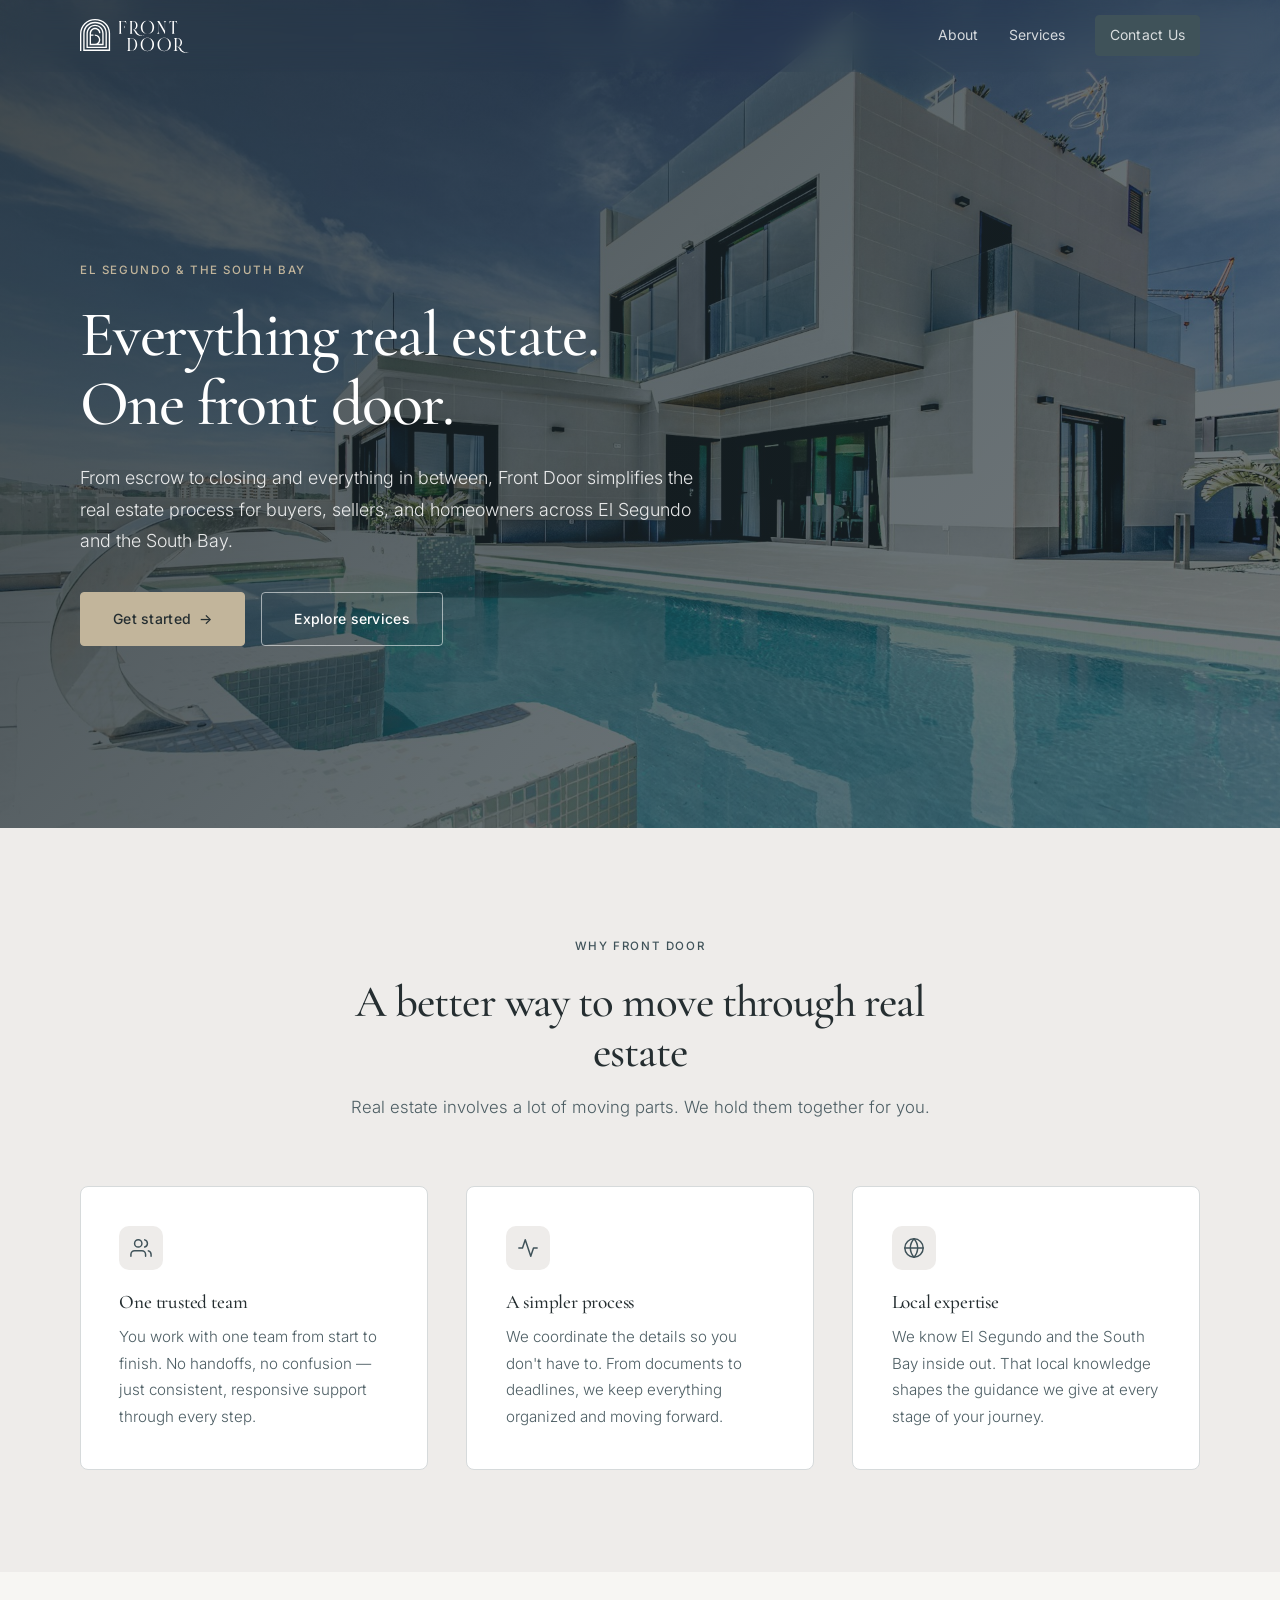
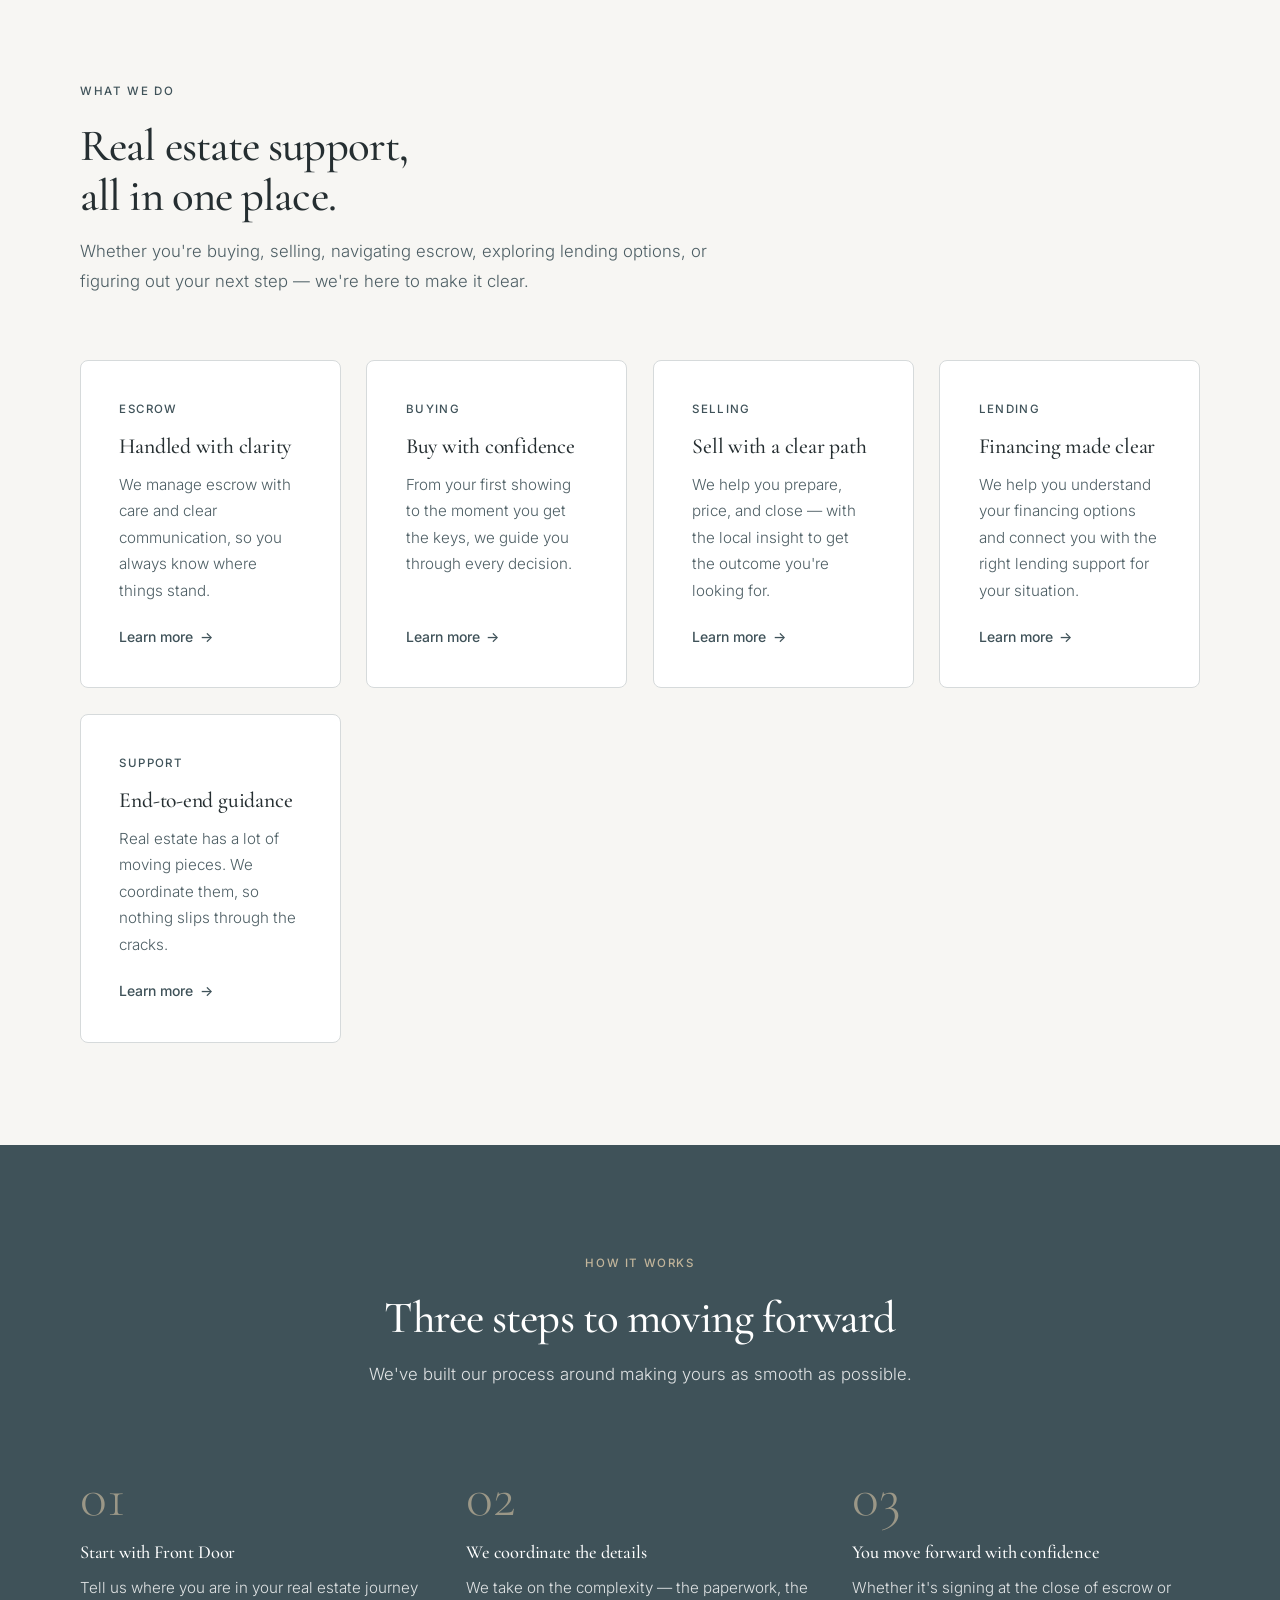
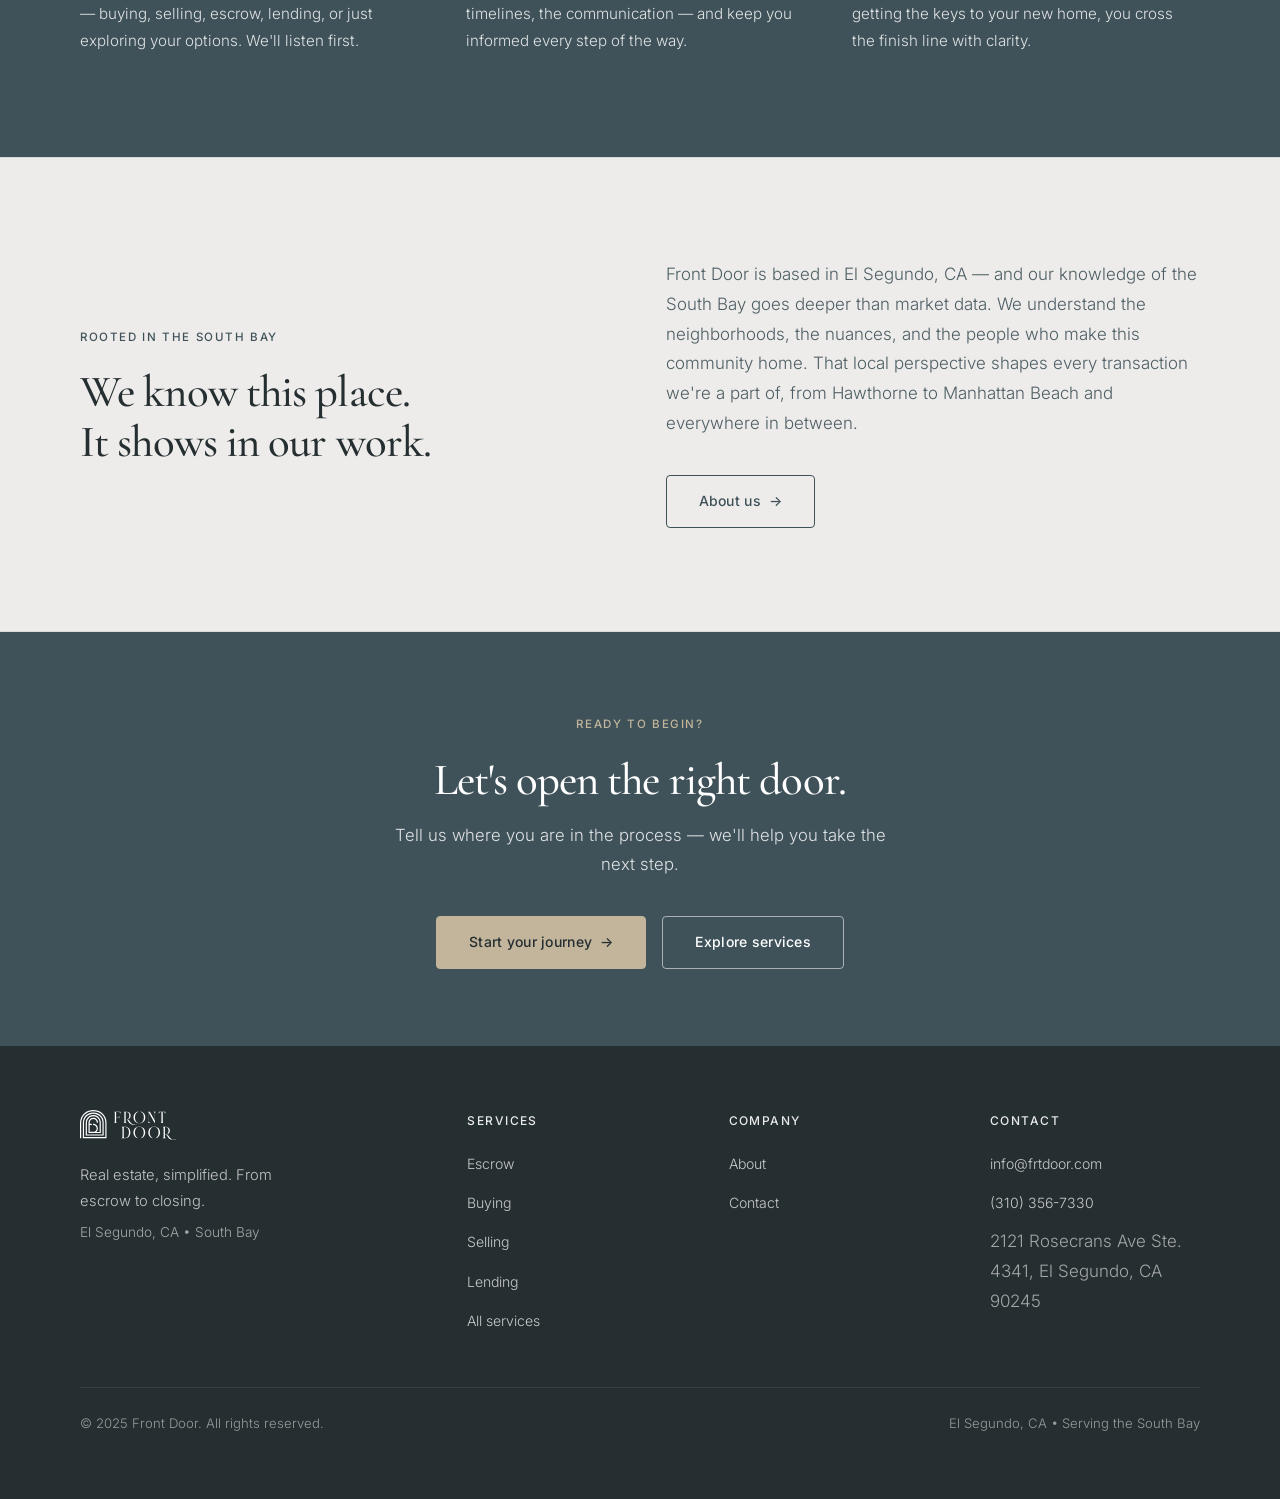
==== index.html @ 39896e64 "Add lending page, update contact info, initialize clean repo - Add lending.html (full service page m" ====
<!DOCTYPE html>
<html lang="en">
<head>
  <meta charset="UTF-8">
  <meta name="viewport" content="width=device-width, initial-scale=1.0">

  <title>Front Door — Real Estate Services in El Segundo &amp; the South Bay</title>
  <meta name="description" content="Front Door is a full-service real estate company in El Segundo, CA. We handle escrow, buying, selling, lending, and everything in between — so the process is clearer for you.">

  <!-- Open Graph -->
  <meta property="og:type" content="website">
  <meta property="og:title" content="Front Door — Real Estate Services in El Segundo &amp; the South Bay">
  <meta property="og:description" content="From escrow to closing, Front Door simplifies real estate for buyers, sellers, and homeowners across El Segundo and the South Bay.">
  <meta property="og:url" content="https://frontdoorrealestate.com/">
  <meta property="og:site_name" content="Front Door">

  <!-- Canonical -->
  <meta property="og:image" content="https://www.frtdoor.com/assets/images/og-image.jpg">
  <meta property="og:image:width" content="1200">
  <meta property="og:image:height" content="630">
  <meta name="twitter:card" content="summary_large_image">
  <meta name="twitter:image" content="https://www.frtdoor.com/assets/images/og-image.jpg">
  <link rel="canonical" href="https://frontdoorrealestate.com/">

  <!-- Fonts -->
  <link rel="preconnect" href="https://fonts.googleapis.com">
  <link rel="preconnect" href="https://fonts.gstatic.com" crossorigin>
  <link href="https://fonts.googleapis.com/css2?family=Cormorant+Garamond:ital,wght@0,300;0,400;0,500;0,600;1,300;1,400;1,500&family=Inter:wght@300;400;500&display=swap" rel="stylesheet">


  <!-- Favicon -->
  <link rel="icon" type="image/x-icon" href="favicon.ico">
  <link rel="icon" type="image/png" sizes="32x32" href="assets/images/favicon-32.png">
  <link rel="apple-touch-icon" sizes="180x180" href="assets/images/apple-touch-icon.png">
  <link rel="stylesheet" href="css/styles.css">

  <!-- Schema.org local business -->
  <script type="application/ld+json">
  {
    "@context": "https://schema.org",
    "@type": "RealEstateAgent",
    "name": "Front Door",
    "description": "Full-service real estate company offering escrow, buying, selling, and lending services in El Segundo, CA and the South Bay.",
    "address": {
      "@type": "PostalAddress",
      "addressLocality": "El Segundo",
      "addressRegion": "CA",
      "addressCountry": "US"
    },
    "areaServed": "South Bay, Los Angeles, CA",
    "url": "https://frontdoorrealestate.com"
  }
  </script>
</head>
<body class="hero-page">

  <!-- ══ HEADER ══ -->
  <header class="site-header" role="banner">
    <div class="header-inner">
      <a href="index.html" class="logo logo-dark" aria-label="Front Door — home">
        <img src="assets/images/logo.svg" alt="Front Door" width="180" height="56">
      </a>
      <a href="index.html" class="logo logo-white" aria-label="Front Door — home">
        <img src="assets/images/logo-white.svg" alt="Front Door" width="180" height="56">
      </a>

      <nav class="primary-nav" aria-label="Primary navigation">
        <a href="about.html">About</a>
        <a href="services.html">Services</a>
        <span class="nav-cta">
          <a href="contact.html" class="btn btn-primary">Contact Us</a>
        </span>
      </nav>

      <button class="nav-toggle" aria-label="Open navigation" aria-expanded="false" aria-controls="primary-nav">
        <span></span><span></span><span></span>
      </button>
    </div>
  </header>

  <main id="main-content">

    <!-- ══ HERO ══ -->
    <section class="hero" aria-labelledby="hero-heading">
      <div class="container hero-inner">
        <div class="hero-content">
          <span class="label reveal">El Segundo &amp; the South Bay</span>
          <h1 id="hero-heading" class="reveal">Everything real estate.<br>One front door.</h1>
          <p class="reveal">From escrow to closing and everything in between, Front Door simplifies the real estate process for buyers, sellers, and homeowners across El Segundo and the South Bay.</p>
          <div class="btn-group reveal">
            <a href="contact.html" class="btn btn-accent">Get started <span class="arrow" aria-hidden="true">→</span></a>
            <a href="services.html" class="btn btn-light">Explore services</a>
          </div>
        </div>
      </div>
    </section>

    <!-- ══ VALUE PROPS ══ -->
    <section class="section section-alt" aria-labelledby="value-heading">
      <div class="container">
        <div class="section-header centered text-center">
          <span class="label reveal">Why Front Door</span>
          <h2 id="value-heading" class="reveal">A better way to move through real estate</h2>
          <p class="reveal">Real estate involves a lot of moving parts. We hold them together for you.</p>
        </div>

        <div class="grid-3">
          <div class="value-card reveal">
            <div class="value-card-icon" aria-hidden="true">
              <svg viewBox="0 0 24 24"><path d="M17 21v-2a4 4 0 00-4-4H5a4 4 0 00-4 4v2"/><circle cx="9" cy="7" r="4"/><path d="M23 21v-2a4 4 0 00-3-3.87"/><path d="M16 3.13a4 4 0 010 7.75"/></svg>
            </div>
            <h3>One trusted team</h3>
            <p>You work with one team from start to finish. No handoffs, no confusion — just consistent, responsive support through every step.</p>
          </div>

          <div class="value-card reveal">
            <div class="value-card-icon" aria-hidden="true">
              <svg viewBox="0 0 24 24"><polyline points="22 12 18 12 15 21 9 3 6 12 2 12"/></svg>
            </div>
            <h3>A simpler process</h3>
            <p>We coordinate the details so you don't have to. From documents to deadlines, we keep everything organized and moving forward.</p>
          </div>

          <div class="value-card reveal">
            <div class="value-card-icon" aria-hidden="true">
              <svg viewBox="0 0 24 24"><circle cx="12" cy="12" r="10"/><line x1="2" y1="12" x2="22" y2="12"/><path d="M12 2a15.3 15.3 0 014 10 15.3 15.3 0 01-4 10 15.3 15.3 0 01-4-10 15.3 15.3 0 014-10z"/></svg>
            </div>
            <h3>Local expertise</h3>
            <p>We know El Segundo and the South Bay inside out. That local knowledge shapes the guidance we give at every stage of your journey.</p>
          </div>
        </div>
      </div>
    </section>

    <!-- ══ SERVICES PREVIEW ══ -->
    <section class="section" aria-labelledby="services-heading">
      <div class="container">
        <div class="section-header">
          <span class="label reveal">What we do</span>
          <h2 id="services-heading" class="reveal">Real estate support,<br>all in one place.</h2>
          <p class="reveal">Whether you're buying, selling, navigating escrow, exploring lending options, or figuring out your next step — we're here to make it clear.</p>
        </div>

        <div class="grid-4">
          <div class="service-card reveal">
            <span class="service-card-label">Escrow</span>
            <h3>Handled with clarity</h3>
            <p>We manage escrow with care and clear communication, so you always know where things stand.</p>
            <a href="escrow.html" class="service-card-link">Learn more <span class="arrow" aria-hidden="true">→</span></a>
          </div>

          <div class="service-card reveal">
            <span class="service-card-label">Buying</span>
            <h3>Buy with confidence</h3>
            <p>From your first showing to the moment you get the keys, we guide you through every decision.</p>
            <a href="buying.html" class="service-card-link">Learn more <span class="arrow" aria-hidden="true">→</span></a>
          </div>

          <div class="service-card reveal">
            <span class="service-card-label">Selling</span>
            <h3>Sell with a clear path</h3>
            <p>We help you prepare, price, and close — with the local insight to get the outcome you're looking for.</p>
            <a href="selling.html" class="service-card-link">Learn more <span class="arrow" aria-hidden="true">→</span></a>
          </div>

          <div class="service-card reveal">
            <span class="service-card-label">Lending</span>
            <h3>Financing made clear</h3>
            <p>We help you understand your financing options and connect you with the right lending support for your situation.</p>
            <a href="lending.html" class="service-card-link">Learn more <span class="arrow" aria-hidden="true">→</span></a>
          </div>

          <div class="service-card reveal">
            <span class="service-card-label">Support</span>
            <h3>End-to-end guidance</h3>
            <p>Real estate has a lot of moving pieces. We coordinate them, so nothing slips through the cracks.</p>
            <a href="services.html" class="service-card-link">Learn more <span class="arrow" aria-hidden="true">→</span></a>
          </div>
        </div>
      </div>
    </section>

    <!-- ══ HOW IT WORKS ══ -->
    <section class="section section-dark" aria-labelledby="process-heading">
      <div class="container">
        <div class="section-header centered text-center">
          <span class="label reveal">How it works</span>
          <h2 id="process-heading" class="reveal">Three steps to moving forward</h2>
          <p class="reveal">We've built our process around making yours as smooth as possible.</p>
        </div>

        <div class="steps">
          <div class="step reveal">
            <div class="step-number" aria-hidden="true">01</div>
            <h3>Start with Front Door</h3>
            <p>Tell us where you are in your real estate journey — buying, selling, escrow, lending, or just exploring your options. We'll listen first.</p>
          </div>

          <div class="step reveal">
            <div class="step-number" aria-hidden="true">02</div>
            <h3>We coordinate the details</h3>
            <p>We take on the complexity — the paperwork, the timelines, the communication — and keep you informed every step of the way.</p>
          </div>

          <div class="step reveal">
            <div class="step-number" aria-hidden="true">03</div>
            <h3>You move forward with confidence</h3>
            <p>Whether it's signing at the close of escrow or getting the keys to your new home, you cross the finish line with clarity.</p>
          </div>
        </div>
      </div>
    </section>

    <!-- ══ LOCAL ══ -->
    <section class="section local-section" aria-labelledby="local-heading">
      <div class="container">
        <div class="grid-2">
          <div>
            <span class="label reveal">Rooted in the South Bay</span>
            <h2 id="local-heading" class="reveal">We know this place.<br>It shows in our work.</h2>
          </div>
          <div>
            <p class="reveal">Front Door is based in El Segundo, CA — and our knowledge of the South Bay goes deeper than market data. We understand the neighborhoods, the nuances, and the people who make this community home. That local perspective shapes every transaction we're a part of, from Hawthorne to Manhattan Beach and everywhere in between.</p>
            <div class="btn-group reveal">
              <a href="about.html" class="btn btn-outline">About us <span class="arrow" aria-hidden="true">→</span></a>
            </div>
          </div>
        </div>
      </div>
    </section>

    <!-- ══ CTA BAND ══ -->
    <section class="cta-band" aria-labelledby="cta-heading">
      <div class="container">
        <span class="label reveal">Ready to begin?</span>
        <h2 id="cta-heading" class="reveal">Let's open the right door.</h2>
        <p class="reveal">Tell us where you are in the process — we'll help you take the next step.</p>
        <div class="btn-group reveal">
          <a href="contact.html" class="btn btn-accent">Start your journey <span class="arrow" aria-hidden="true">→</span></a>
          <a href="services.html" class="btn btn-light">Explore services</a>
        </div>
      </div>
    </section>

  </main>

  <!-- ══ FOOTER ══ -->
  <footer class="site-footer" role="contentinfo">
    <div class="container">
      <div class="footer-inner">
        <div class="footer-brand">
          <a href="index.html" class="logo" aria-label="Front Door — home">
        <img src="assets/images/logo-white.svg" alt="Front Door" width="180" height="56">
      </a>
          <p class="footer-tagline">Real estate, simplified. From escrow to closing.</p>
          <p class="footer-location">El Segundo, CA &bull; South Bay</p>
        </div>

        <div class="footer-col">
          <h5>Services</h5>
          <ul>
            <li><a href="escrow.html">Escrow</a></li>
            <li><a href="buying.html">Buying</a></li>
            <li><a href="selling.html">Selling</a></li>
            <li><a href="lending.html">Lending</a></li>
            <li><a href="services.html">All services</a></li>
          </ul>
        </div>

        <div class="footer-col">
          <h5>Company</h5>
          <ul>
            <li><a href="about.html">About</a></li>
            <li><a href="contact.html">Contact</a></li>
          </ul>
        </div>

        <div class="footer-col">
          <h5>Contact</h5>
          <ul>
            <li><a href="mailto:info@frtdoor.com">info@frtdoor.com</a></li>
            <li><a href="tel:+13103567330">(310) 356-7330</a></li>
            <li><span style="color:rgba(255,255,255,0.58)">2121 Rosecrans Ave Ste. 4341, El Segundo, CA 90245</span></li>
          </ul>
        </div>
      </div>

      <div class="footer-bottom">
        <span>&copy; 2025 Front Door. All rights reserved.</span>
        <span>El Segundo, CA &bull; Serving the South Bay</span>
      </div>
    </div>
  </footer>

  <script src="js/main.js"></script>
</body>
</html>
---- css/styles.css ----
/* ═══════════════════════════════════════════
   FRONT DOOR — SHARED STYLES
   Premium static marketing site
═══════════════════════════════════════════ */

/* ── CUSTOM PROPERTIES ── */
:root {
  --bg:          #F7F6F3;
  --bg-alt:      #EEECEA;
  --bg-dark:     #3F5259;
  --text:        #252E31;
  --text-body:   #4D5E64;
  --text-muted:  #5C6E75;
  --primary:     #3F5259;
  --primary-h:   #334449;
  --accent:      #C2B59B;
  --accent-h:    #B3A58B;
  --border:      #D6DADB;
  --border-soft: rgba(63,82,89,0.10);
  --radius:      4px;
  --radius-lg:   8px;
  --hdr:         72px;
  --max:         1200px;
  --gap:         clamp(2rem, 5vw, 5rem);
}

/* ── RESET ── */
*, *::before, *::after {
  box-sizing: border-box;
  margin: 0;
  padding: 0;
}

html {
  scroll-behavior: smooth;
  -webkit-text-size-adjust: 100%;
}

body {
  background: var(--bg);
  color: var(--text);
  font-family: 'Inter', system-ui, -apple-system, sans-serif;
  font-weight: 300;
  font-size: 17px;
  line-height: 1.75;
  -webkit-font-smoothing: antialiased;
  -moz-osx-font-smoothing: grayscale;
  overflow-x: hidden;
}

img {
  display: block;
  max-width: 100%;
  height: auto;
}

a {
  color: inherit;
  text-decoration: none;
}

ul { list-style: none; }

/* ── TYPOGRAPHY ── */
h1, h2, h3, h4 {
  font-family: 'Cormorant Garamond', 'Playfair Display', Georgia, serif;
  color: var(--text);
  font-weight: 500;
  letter-spacing: -0.015em;
}

h1 {
  font-size: clamp(2.8rem, 5vw, 4.4rem);
  line-height: 1.08;
  letter-spacing: -0.025em;
}

h2 {
  font-size: clamp(2rem, 3.5vw, 3.2rem);
  line-height: 1.12;
  letter-spacing: -0.02em;
}

h3 {
  font-size: clamp(1.3rem, 2vw, 1.6rem);
  line-height: 1.3;
  letter-spacing: -0.01em;
}

h4 {
  font-size: 1.1rem;
  line-height: 1.4;
  font-weight: 500;
}

p {
  color: var(--text-body);
  font-weight: 300;
  max-width: 68ch;
}

.text-center p { margin-left: auto; margin-right: auto; }

strong { font-weight: 500; color: var(--text); }

/* ── EYEBROW LABEL ── */
.label {
  display: inline-block;
  font-family: 'Inter', sans-serif;
  font-size: 0.72rem;
  font-weight: 500;
  letter-spacing: 0.14em;
  text-transform: uppercase;
  color: var(--primary);   /* #3F5259 — 7.4:1 on light bg */
  margin-bottom: 1.25rem;
}

/* Restore warm accent on dark backgrounds where it reads well */
.section-dark .label,
.cta-band       .label,
.hero           .label {
  color: var(--accent);
}

/* ── LAYOUT ── */
.container {
  width: 100%;
  max-width: var(--max);
  margin-inline: auto;
  padding-inline: clamp(1.25rem, 5vw, 2.5rem);
}

.section {
  padding-block: clamp(4rem, 8vw, 8rem);
}

.section-sm {
  padding-block: clamp(3rem, 5vw, 5rem);
}

/* ── GRID SYSTEMS ── */
.grid-3 {
  display: grid;
  grid-template-columns: repeat(3, 1fr);
  gap: clamp(1.5rem, 3vw, 2.5rem);
}

.grid-2 {
  display: grid;
  grid-template-columns: repeat(2, 1fr);
  gap: clamp(1.5rem, 4vw, 4rem);
  align-items: center;
}

.grid-4 {
  display: grid;
  grid-template-columns: repeat(4, 1fr);
  gap: clamp(1.25rem, 2vw, 2rem);
}

@media (max-width: 900px) {
  .grid-3 { grid-template-columns: 1fr 1fr; }
  .grid-4 { grid-template-columns: 1fr 1fr; }
}

@media (max-width: 640px) {
  .grid-3 { grid-template-columns: 1fr; }
  .grid-2 { grid-template-columns: 1fr; }
  .grid-4 { grid-template-columns: 1fr; }
}

/* ── BUTTONS ── */
.btn {
  display: inline-flex;
  align-items: center;
  gap: 0.5rem;
  padding: 0.85rem 2rem;
  border-radius: var(--radius);
  font-family: 'Inter', sans-serif;
  font-size: 0.875rem;
  font-weight: 500;
  letter-spacing: 0.02em;
  cursor: pointer;
  transition: all 0.22s ease;
  border: 1.5px solid transparent;
  white-space: nowrap;
}

.btn-primary {
  background: var(--primary);
  color: #fff;
  border-color: var(--primary);
}

.btn-primary:hover {
  background: var(--primary-h);
  border-color: var(--primary-h);
  transform: translateY(-1px);
}

.btn-outline {
  background: transparent;
  color: var(--primary);
  border-color: var(--primary);
}

.btn-outline:hover {
  background: var(--primary);
  color: #fff;
  transform: translateY(-1px);
}

.btn-light {
  background: transparent;
  color: #fff;
  border-color: rgba(255,255,255,0.55);
}

.btn-light:hover {
  background: rgba(255,255,255,0.12);
  border-color: rgba(255,255,255,0.75);
  transform: translateY(-1px);
}

.btn-accent {
  background: var(--accent);
  color: var(--text);
  border-color: var(--accent);
}

.btn-accent:hover {
  background: var(--accent-h);
  border-color: var(--accent-h);
  transform: translateY(-1px);
}

.btn-group {
  display: flex;
  flex-wrap: wrap;
  gap: 1rem;
  margin-top: 2.25rem;
}

/* ── ARROW ICON ── */
.arrow {
  display: inline-block;
  transition: transform 0.2s ease;
}
.btn:hover .arrow,
a:hover .arrow { transform: translateX(3px); }

/* ── DIVIDER ── */
.divider {
  width: 48px;
  height: 1.5px;
  background: var(--accent);
  display: block;
  margin-bottom: 1.5rem;
}

/* ── HEADER / NAV ── */
.site-header {
  position: fixed;
  top: 0;
  left: 0;
  right: 0;
  z-index: 100;
  height: var(--hdr);
  display: flex;
  align-items: center;
  background: rgba(247,246,243,0.92);
  backdrop-filter: blur(14px);
  -webkit-backdrop-filter: blur(14px);
  border-bottom: 1px solid transparent;
  transition: border-color 0.3s ease, background 0.3s ease;
}

.site-header.scrolled {
  border-bottom-color: var(--border);
  background: rgba(247,246,243,0.97);
}

.header-inner {
  display: flex;
  align-items: center;
  justify-content: space-between;
  width: 100%;
  max-width: var(--max);
  margin-inline: auto;
  padding-inline: clamp(1.25rem, 5vw, 2.5rem);
}

/* ── LOGO ── */
.logo {
  display: inline-flex;
  align-items: center;
  text-decoration: none;
  flex-shrink: 0;
}

.logo img {
  display: block;
  height: 34px;
  width: auto;
}

/* Footer logo is slightly smaller */
.site-footer .logo img {
  height: 30px;
}

/* ── PRIMARY NAV ── */
.primary-nav {
  display: flex;
  align-items: center;
  gap: 0.25rem;
}

.primary-nav a {
  padding: 0.45rem 0.85rem;
  font-size: 0.875rem;
  font-weight: 400;
  color: var(--text-body);
  border-radius: var(--radius);
  transition: color 0.2s ease, background 0.2s ease;
}

.primary-nav a:hover,
.primary-nav a.active {
  color: var(--primary);
  background: rgba(63,82,89,0.07);
}

.nav-cta {
  margin-left: 0.75rem;
}

/* ── MOBILE NAV TOGGLE ── */
.nav-toggle {
  display: none;
  flex-direction: column;
  justify-content: center;
  gap: 5px;
  width: 36px;
  height: 36px;
  background: none;
  border: none;
  cursor: pointer;
  padding: 4px;
  border-radius: var(--radius);
}

.nav-toggle span {
  display: block;
  height: 1.5px;
  background: var(--text);
  border-radius: 2px;
  transition: all 0.25s ease;
}

.nav-toggle[aria-expanded="true"] span:nth-child(1) {
  transform: translateY(6.5px) rotate(45deg);
}
.nav-toggle[aria-expanded="true"] span:nth-child(2) {
  opacity: 0;
  transform: scaleX(0);
}
.nav-toggle[aria-expanded="true"] span:nth-child(3) {
  transform: translateY(-6.5px) rotate(-45deg);
}

@media (max-width: 768px) {
  .nav-toggle { display: flex; }

  .primary-nav {
    display: none;
    position: fixed;
    top: var(--hdr);
    left: 0;
    right: 0;
    background: rgba(247,246,243,0.98);
    backdrop-filter: blur(14px);
    -webkit-backdrop-filter: blur(14px);
    flex-direction: column;
    align-items: flex-start;
    padding: 1.5rem clamp(1.25rem, 5vw, 2.5rem) 2rem;
    border-bottom: 1px solid var(--border);
    gap: 0.25rem;
  }

  .primary-nav.open { display: flex; }

  .primary-nav a {
    padding: 0.65rem 0.5rem;
    font-size: 1rem;
    width: 100%;
  }

  .nav-cta {
    margin-left: 0;
    margin-top: 0.75rem;
  }

  .nav-cta .btn {
    width: 100%;
    justify-content: center;
  }
}

/* ── HERO ── */
.hero {
  min-height: 92vh;
  display: flex;
  align-items: center;
  padding-top: var(--hdr);
  position: relative;
  overflow: hidden;
  background-color: var(--bg-dark);
  background-image: url('../assets/images/hero-house.jpg');
  background-size: cover;
  background-position: center 55%;
}

/* Dark overlay */
.hero::before {
  content: '';
  position: absolute;
  inset: 0;
  background: linear-gradient(
    135deg,
    rgba(22, 32, 37, 0.80) 0%,
    rgba(30, 44, 50, 0.65) 60%,
    rgba(22, 32, 37, 0.55) 100%
  );
  pointer-events: none;
  z-index: 0;
}

.hero-inner {
  position: relative;
  z-index: 1;
  padding-block: clamp(5rem, 10vw, 9rem);
}

.hero-content {
  max-width: 780px;
}

.hero h1 {
  margin-bottom: 1.5rem;
  color: #fff;
}

.hero .label {
  color: var(--accent);
}

.hero p {
  font-size: clamp(1rem, 1.4vw, 1.15rem);
  max-width: 56ch;
  color: rgba(255,255,255,0.88);
}

/* ── HEADER ON HERO PAGES (transparent + white logo) ── */
.hero-page .site-header:not(.scrolled) {
  background: transparent;
  border-bottom-color: transparent;
}

.hero-page .site-header:not(.scrolled) .logo-dark { display: none; }
.hero-page .site-header:not(.scrolled) .logo-white { display: inline-flex; }
.logo-white { display: none; }
.logo-dark  { display: inline-flex; }

.hero-page .site-header:not(.scrolled) .primary-nav a {
  color: rgba(255,255,255,0.80);
}

.hero-page .site-header:not(.scrolled) .primary-nav a:hover,
.hero-page .site-header:not(.scrolled) .primary-nav a.active {
  color: #fff;
  background: rgba(255,255,255,0.10);
}

.hero-page .site-header:not(.scrolled) .nav-toggle span {
  background: #fff;
}

/* scrolled state reverts to normal */
.hero-page .site-header.scrolled .logo-dark  { display: inline-flex; }
.hero-page .site-header.scrolled .logo-white { display: none; }

/* ── PAGE HERO (inner pages) ── */
.page-hero {
  padding-top: calc(var(--hdr) + clamp(3rem, 6vw, 6rem));
  padding-bottom: clamp(3rem, 6vw, 6rem);
  background: var(--bg-alt);
  border-bottom: 1px solid var(--border);
}

.page-hero h1 {
  margin-bottom: 1rem;
}

.page-hero p {
  font-size: clamp(1rem, 1.4vw, 1.15rem);
  max-width: 54ch;
}

/* ── SECTION HEADER ── */
.section-header {
  max-width: 640px;
  margin-bottom: clamp(2.5rem, 5vw, 4rem);
}

.section-header.centered {
  text-align: center;
  margin-inline: auto;
}

.section-header h2 { margin-bottom: 1rem; }
.section-header p { font-size: 1.05rem; }

/* ── VALUE CARDS ── */
.value-card {
  padding: clamp(1.75rem, 3vw, 2.5rem);
  background: #fff;
  border: 1px solid var(--border);
  border-radius: var(--radius-lg);
  transition: box-shadow 0.25s ease, transform 0.25s ease;
}

.value-card:hover {
  box-shadow: 0 8px 32px rgba(63,82,89,0.09);
  transform: translateY(-2px);
}

.value-card-icon {
  width: 44px;
  height: 44px;
  background: var(--bg-alt);
  border-radius: 10px;
  display: flex;
  align-items: center;
  justify-content: center;
  margin-bottom: 1.25rem;
}

.value-card-icon svg {
  width: 22px;
  height: 22px;
  stroke: var(--primary);
  fill: none;
  stroke-width: 1.6;
  stroke-linecap: round;
  stroke-linejoin: round;
}

.value-card h3 {
  font-size: 1.2rem;
  margin-bottom: 0.6rem;
}

.value-card p {
  font-size: 0.95rem;
  color: var(--text-body);
  max-width: none;
}

/* ── SERVICE CARDS ── */
.service-card {
  padding: clamp(1.75rem, 3vw, 2.5rem);
  background: #fff;
  border: 1px solid var(--border);
  border-radius: var(--radius-lg);
  display: flex;
  flex-direction: column;
  gap: 0.75rem;
  transition: box-shadow 0.25s ease, transform 0.25s ease;
}

.service-card:hover {
  box-shadow: 0 8px 32px rgba(63,82,89,0.09);
  transform: translateY(-2px);
}

.service-card-label {
  font-size: 0.72rem;
  font-weight: 500;
  letter-spacing: 0.12em;
  text-transform: uppercase;
  color: var(--primary);   /* high contrast on white cards */
}

.service-card h3 {
  font-size: 1.35rem;
  margin: 0;
}

.service-card p {
  font-size: 0.95rem;
  max-width: none;
  flex: 1;
}

.service-card-link {
  display: inline-flex;
  align-items: center;
  gap: 0.4rem;
  font-size: 0.875rem;
  font-weight: 500;
  color: var(--primary);
  margin-top: 0.5rem;
  transition: gap 0.2s ease;
}

.service-card-link:hover { gap: 0.7rem; }

/* ── PROCESS STEPS ── */
.steps {
  display: grid;
  grid-template-columns: repeat(3, 1fr);
  gap: clamp(1.5rem, 3vw, 2.5rem);
  position: relative;
}

.step {
  position: relative;
  padding-top: 1rem;
}

.step-number {
  font-family: 'Cormorant Garamond', serif;
  font-size: 3.5rem;
  font-weight: 300;
  color: var(--accent);
  line-height: 1;
  margin-bottom: 1rem;
  opacity: 0.7;
}

.step h3 {
  font-size: 1.15rem;
  margin-bottom: 0.6rem;
}

.step p {
  font-size: 0.95rem;
  max-width: none;
}

@media (max-width: 640px) {
  .steps { grid-template-columns: 1fr; }
}

/* ── BENEFIT LIST ── */
.benefit-list {
  display: flex;
  flex-direction: column;
  gap: 0.75rem;
  margin-top: 1.5rem;
}

.benefit-item {
  display: flex;
  align-items: flex-start;
  gap: 0.75rem;
  font-size: 0.95rem;
  color: var(--text-body);
}

.benefit-item::before {
  content: '';
  display: block;
  width: 18px;
  height: 18px;
  flex-shrink: 0;
  background-image: url("data:image/svg+xml,%3Csvg xmlns='http://www.w3.org/2000/svg' width='18' height='18' viewBox='0 0 24 24' fill='none' stroke='%23C2B59B' stroke-width='2' stroke-linecap='round' stroke-linejoin='round'%3E%3Cpolyline points='20 6 9 17 4 12'%3E%3C/polyline%3E%3C/svg%3E");
  background-repeat: no-repeat;
  background-size: contain;
  margin-top: 2px;
}

/* ── DARK SECTION ── */
.section-dark {
  background: var(--bg-dark);
  color: #fff;
}

.section-dark h2,
.section-dark h3,
.section-dark h4 {
  color: #fff;
}

.section-dark p {
  color: rgba(255,255,255,0.84);
}

.section-dark .label {
  color: var(--accent);
}

.section-dark .divider {
  background: rgba(194,181,155,0.5);
}

/* ── ALT SECTION ── */
.section-alt {
  background: var(--bg-alt);
}

/* ── LOCAL SECTION ── */
.local-section {
  background: var(--bg-alt);
  border-top: 1px solid var(--border);
  border-bottom: 1px solid var(--border);
}

/* ── CTA BAND ── */
.cta-band {
  background: var(--primary);
  padding-block: clamp(4rem, 6vw, 6rem);
  text-align: center;
}

.cta-band h2 {
  color: #fff;
  margin-bottom: 1rem;
}

.cta-band p {
  color: rgba(255,255,255,0.84);
  margin-inline: auto;
  font-size: 1.05rem;
  margin-bottom: 0;
  max-width: 52ch;
}

.cta-band .btn-group {
  justify-content: center;
}

/* ── VALUES GRID (about) ── */
.values-grid {
  display: grid;
  grid-template-columns: repeat(2, 1fr);
  gap: clamp(1.25rem, 3vw, 2rem);
}

.value-block {
  padding: clamp(1.5rem, 3vw, 2.25rem);
  border: 1px solid var(--border);
  border-radius: var(--radius-lg);
  background: #fff;
}

.value-block h4 {
  margin-bottom: 0.5rem;
  color: var(--primary);
}

.value-block p {
  font-size: 0.93rem;
  max-width: none;
}

@media (max-width: 640px) {
  .values-grid { grid-template-columns: 1fr; }
}

/* ── PROCESS ROW (detail pages) ── */
.process-row {
  display: flex;
  flex-direction: column;
  gap: clamp(1.5rem, 3vw, 2rem);
  margin-top: 2rem;
}

.process-item {
  display: grid;
  grid-template-columns: 2.5rem 1fr;
  gap: 1.25rem;
  align-items: flex-start;
}

.process-num {
  font-family: 'Cormorant Garamond', serif;
  font-size: 2rem;
  font-weight: 300;
  color: var(--accent);
  line-height: 1;
  padding-top: 0.2rem;
}

.process-item h4 {
  margin-bottom: 0.35rem;
}

.process-item p {
  font-size: 0.95rem;
  max-width: none;
}

/* ── CONTACT FORM ── */
.contact-grid {
  display: grid;
  grid-template-columns: 1fr 1.4fr;
  gap: clamp(3rem, 6vw, 6rem);
  align-items: flex-start;
}

@media (max-width: 840px) {
  .contact-grid { grid-template-columns: 1fr; }
}

.contact-info h3 {
  font-size: 1.5rem;
  margin-bottom: 1rem;
}

.contact-info p {
  font-size: 0.97rem;
  max-width: none;
  margin-bottom: 2rem;
}

.contact-detail {
  display: flex;
  align-items: flex-start;
  gap: 0.75rem;
  margin-bottom: 1rem;
  font-size: 0.93rem;
  color: var(--text-body);
}

.contact-detail-icon {
  width: 18px;
  flex-shrink: 0;
  margin-top: 2px;
}

.contact-detail-icon svg {
  width: 18px;
  height: 18px;
  stroke: var(--primary);
  fill: none;
  stroke-width: 1.6;
  stroke-linecap: round;
  stroke-linejoin: round;
}

.form-card {
  background: #fff;
  border: 1px solid var(--border);
  border-radius: var(--radius-lg);
  padding: clamp(2rem, 4vw, 3rem);
}

.form-group {
  margin-bottom: 1.5rem;
}

.form-row {
  display: grid;
  grid-template-columns: 1fr 1fr;
  gap: 1.25rem;
  margin-bottom: 1.5rem;
}

@media (max-width: 560px) {
  .form-row { grid-template-columns: 1fr; }
}

label {
  display: block;
  font-size: 0.82rem;
  font-weight: 500;
  letter-spacing: 0.04em;
  text-transform: uppercase;
  color: var(--text-body);
  margin-bottom: 0.5rem;
}

input[type="text"],
input[type="email"],
input[type="tel"],
select,
textarea {
  display: block;
  width: 100%;
  padding: 0.8rem 1rem;
  background: var(--bg);
  border: 1px solid var(--border);
  border-radius: var(--radius);
  font-family: 'Inter', sans-serif;
  font-size: 0.92rem;
  font-weight: 300;
  color: var(--text);
  transition: border-color 0.2s ease, box-shadow 0.2s ease;
  appearance: none;
  -webkit-appearance: none;
}

input:focus,
select:focus,
textarea:focus {
  outline: none;
  border-color: var(--primary);
  box-shadow: 0 0 0 3px rgba(63,82,89,0.12);
}

textarea {
  resize: vertical;
  min-height: 130px;
}

select {
  background-image: url("data:image/svg+xml,%3Csvg xmlns='http://www.w3.org/2000/svg' width='16' height='16' viewBox='0 0 24 24' fill='none' stroke='%234D5E64' stroke-width='2' stroke-linecap='round' stroke-linejoin='round'%3E%3Cpolyline points='6 9 12 15 18 9'%3E%3C/polyline%3E%3C/svg%3E");
  background-repeat: no-repeat;
  background-position: right 1rem center;
  background-size: 16px;
  padding-right: 2.5rem;
  cursor: pointer;
}

.form-submit {
  width: 100%;
  padding: 1rem;
  margin-top: 0.5rem;
  font-size: 0.92rem;
  justify-content: center;
}

/* ── FOOTER ── */
.site-footer {
  background: var(--text);
  color: rgba(255,255,255,0.65);
  padding-block: clamp(3rem, 5vw, 5rem);
}

.footer-inner {
  display: grid;
  grid-template-columns: 1.6fr 1fr 1fr 1fr;
  gap: clamp(2rem, 4vw, 3.5rem);
}

@media (max-width: 900px) {
  .footer-inner { grid-template-columns: 1fr 1fr; }
}

@media (max-width: 560px) {
  .footer-inner { grid-template-columns: 1fr; }
}

.footer-brand .logo-text {
  color: #fff;
}

.footer-brand .logo-mark {
  background: rgba(255,255,255,0.1);
}

.footer-brand .logo-mark svg {
  stroke: var(--accent);
}

.footer-tagline {
  font-size: 0.92rem;
  color: rgba(255,255,255,0.72);
  margin-top: 0.85rem;
  max-width: 26ch;
}

.footer-location {
  font-size: 0.85rem;
  color: rgba(255,255,255,0.58);
  margin-top: 0.4rem;
}

.footer-col h5 {
  font-family: 'Inter', sans-serif;
  font-size: 0.75rem;
  font-weight: 500;
  letter-spacing: 0.12em;
  text-transform: uppercase;
  color: rgba(255,255,255,0.9);
  margin-bottom: 1.1rem;
}

.footer-col ul {
  display: flex;
  flex-direction: column;
  gap: 0.6rem;
}

.footer-col a {
  font-size: 0.88rem;
  color: rgba(255,255,255,0.75);
  transition: color 0.18s ease;
}

.footer-col a:hover {
  color: rgba(255,255,255,0.96);
}

.footer-bottom {
  margin-top: clamp(2.5rem, 4vw, 3.5rem);
  padding-top: 1.5rem;
  border-top: 1px solid rgba(255,255,255,0.08);
  display: flex;
  justify-content: space-between;
  align-items: center;
  flex-wrap: wrap;
  gap: 1rem;
  font-size: 0.82rem;
  color: rgba(255,255,255,0.52);
}

/* ── SCROLL ANIMATION ── */
.reveal {
  opacity: 0;
  transform: translateY(22px);
  transition: opacity 0.65s ease, transform 0.65s ease;
}

.reveal.visible {
  opacity: 1;
  transform: translateY(0);
}

/* Stagger siblings */
.reveal:nth-child(2) { transition-delay: 0.1s; }
.reveal:nth-child(3) { transition-delay: 0.2s; }
.reveal:nth-child(4) { transition-delay: 0.3s; }

/* ── UTILITY ── */
.text-center { text-align: center; }
.text-muted { color: var(--text-muted); }
.mt-sm { margin-top: 0.75rem; }
.mt-md { margin-top: 1.5rem; }
.mt-lg { margin-top: 2.5rem; }
.mb-sm { margin-bottom: 0.75rem; }
.mb-md { margin-bottom: 1.5rem; }
.visually-hidden {
  position: absolute;
  width: 1px; height: 1px;
  padding: 0; margin: -1px;
  overflow: hidden;
  clip: rect(0,0,0,0);
  white-space: nowrap;
  border: 0;
}

/* ── BACK LINK ── */
.back-link {
  display: inline-flex;
  align-items: center;
  gap: 0.4rem;
  font-size: 0.85rem;
  color: var(--text-muted);
  transition: color 0.2s ease, gap 0.2s ease;
  margin-bottom: 1.5rem;
}

.back-link:hover {
  color: var(--primary);
  gap: 0.6rem;
}

.back-arrow {
  display: inline-block;
  transition: transform 0.2s ease;
}

.back-link:hover .back-arrow {
  transform: translateX(-2px);
}
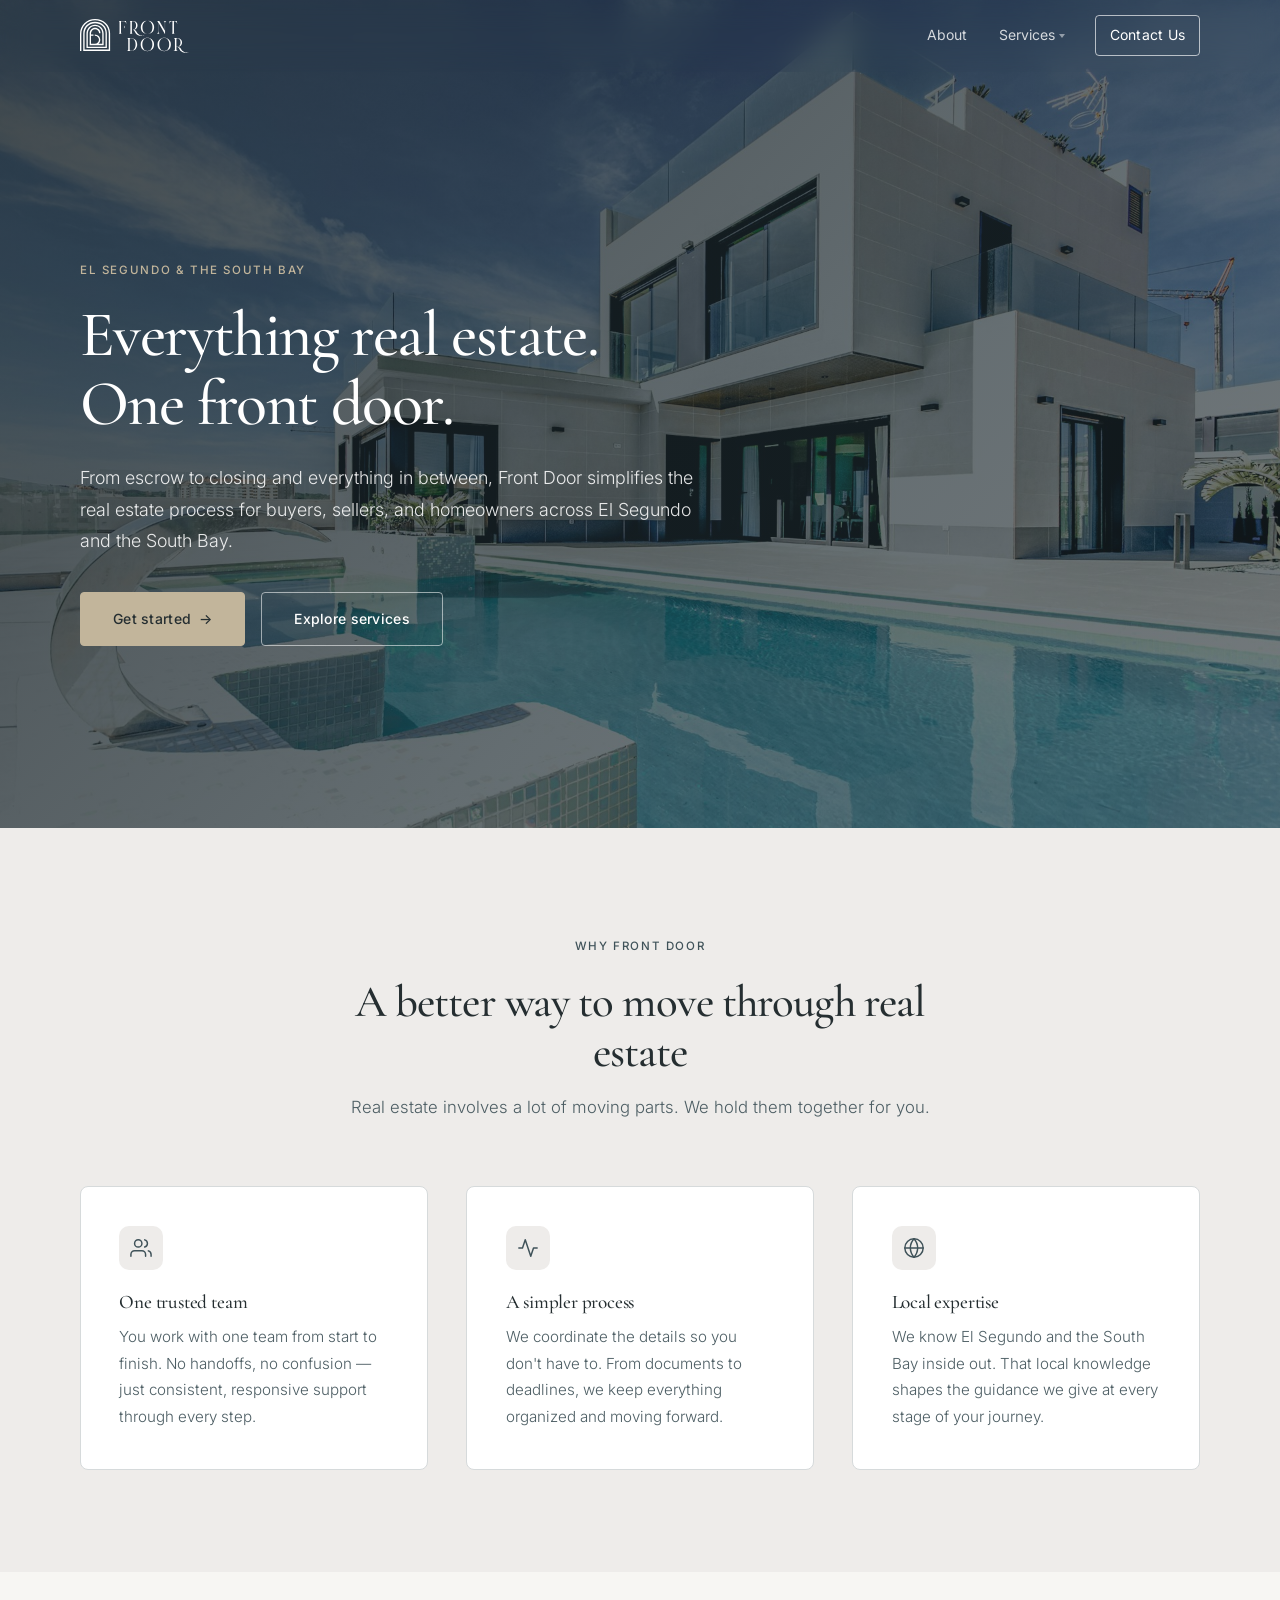
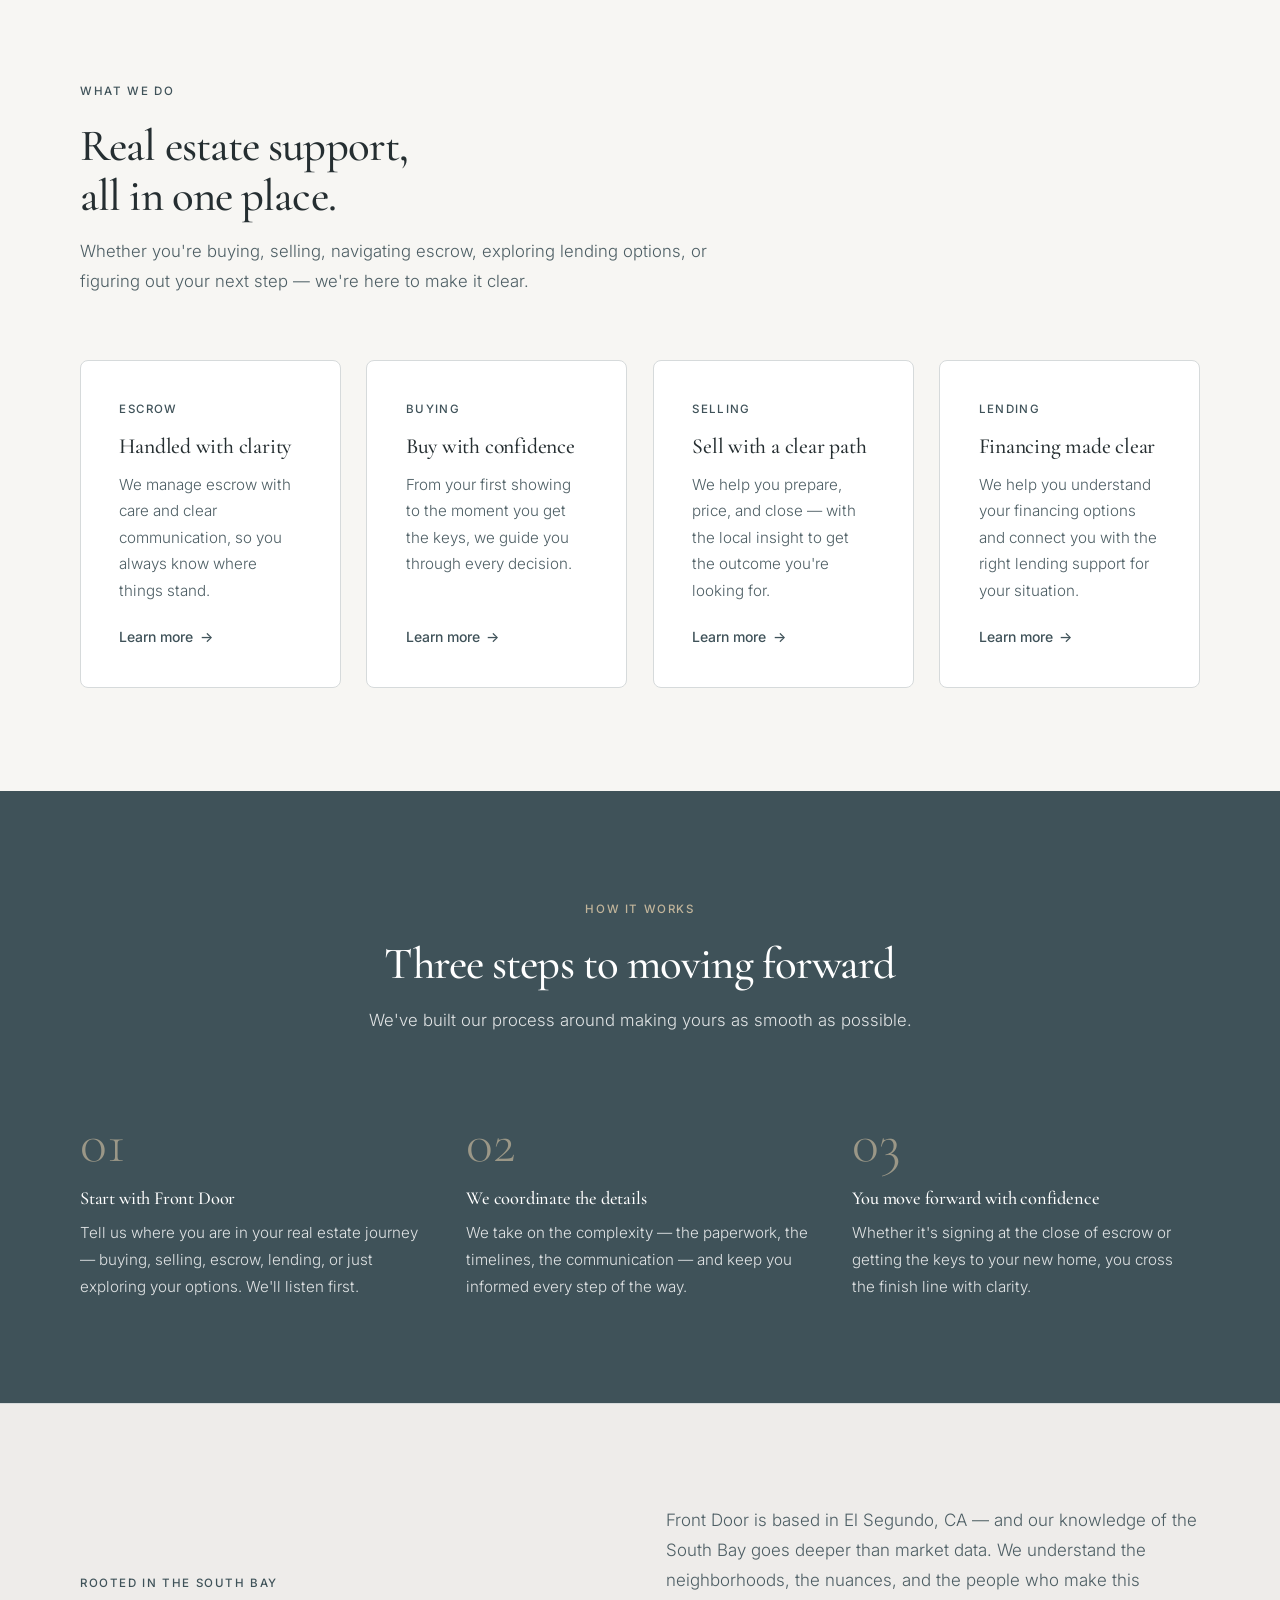
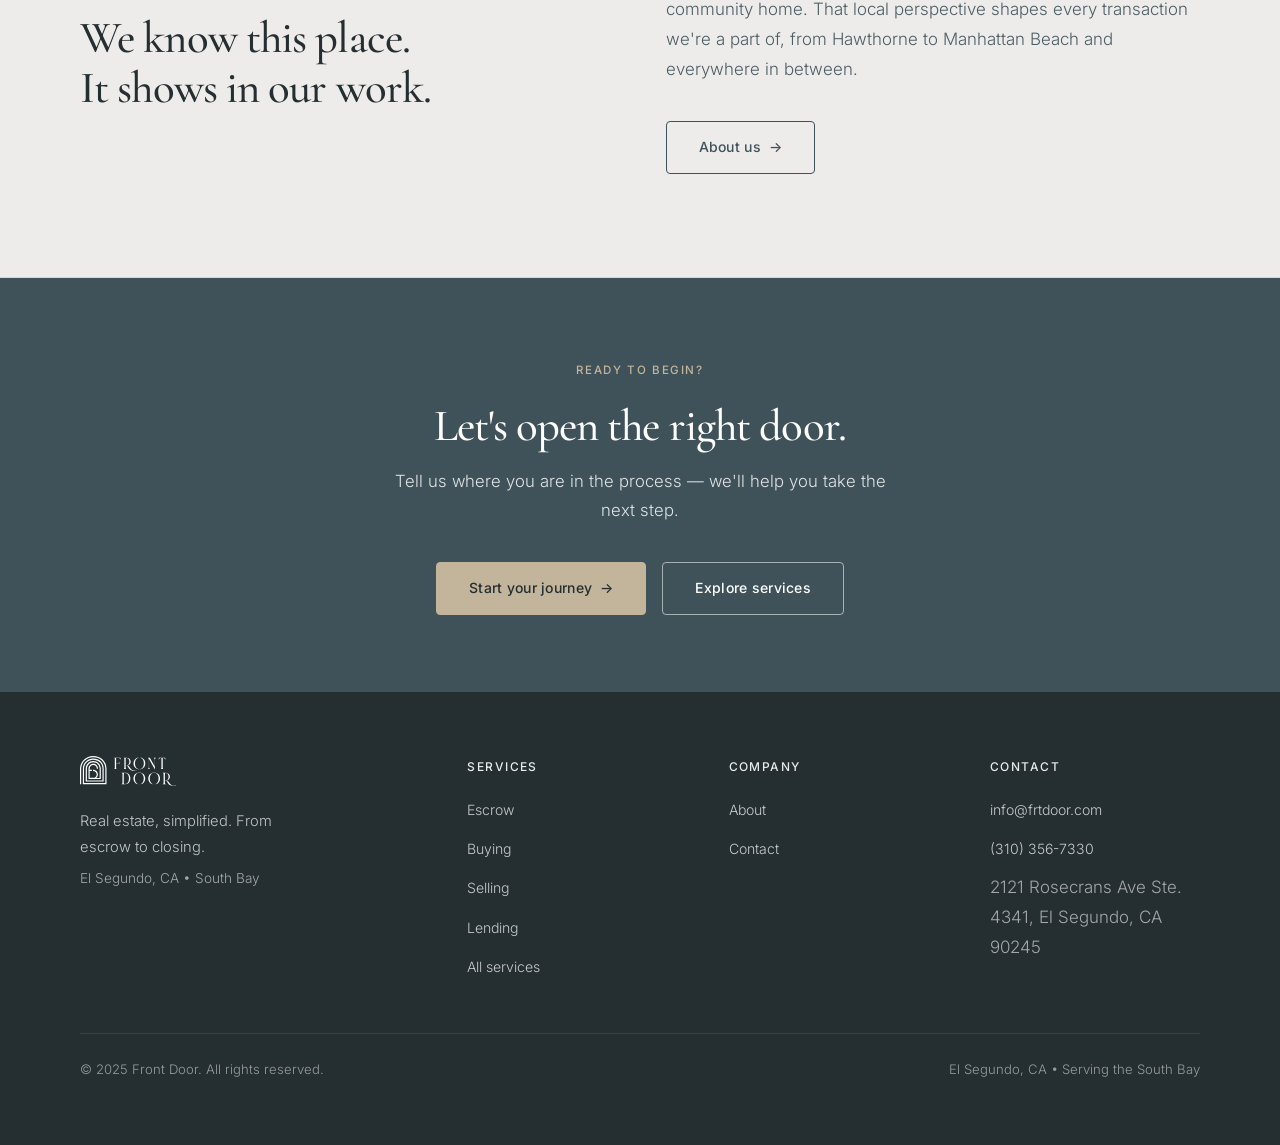
==== commit c4f9c222: "Nav dropdown for Services, 4-up service cards, Contact Us button fix - Add hover dropdown under Serv" ====
--- a/index.html
+++ b/index.html
@@ -66,7 +66,7 @@
 
       <nav class="primary-nav" aria-label="Primary navigation">
         <a href="about.html">About</a>
-        <a href="services.html">Services</a>
+        <span class="nav-item"><a href="services.html">Services</a><div class="nav-dropdown"><a href="escrow.html">Escrow</a><a href="buying.html">Buying</a><a href="selling.html">Selling</a><a href="lending.html">Lending</a></div></span>
         <span class="nav-cta">
           <a href="contact.html" class="btn btn-primary">Contact Us</a>
         </span>
@@ -170,12 +170,6 @@
             <a href="lending.html" class="service-card-link">Learn more <span class="arrow" aria-hidden="true">→</span></a>
           </div>
 
-          <div class="service-card reveal">
-            <span class="service-card-label">Support</span>
-            <h3>End-to-end guidance</h3>
-            <p>Real estate has a lot of moving pieces. We coordinate them, so nothing slips through the cracks.</p>
-            <a href="services.html" class="service-card-link">Learn more <span class="arrow" aria-hidden="true">→</span></a>
-          </div>
         </div>
       </div>
     </section>
--- a/css/styles.css
+++ b/css/styles.css
@@ -335,6 +335,78 @@
   margin-left: 0.75rem;
 }
 
+/* ── NAV DROPDOWN ── */
+.nav-item {
+  position: relative;
+}
+
+.nav-item > a {
+  display: flex;
+  align-items: center;
+  gap: 0.3rem;
+}
+
+.nav-item > a::after {
+  content: '';
+  display: inline-block;
+  width: 0;
+  height: 0;
+  border-left: 3.5px solid transparent;
+  border-right: 3.5px solid transparent;
+  border-top: 4px solid currentColor;
+  opacity: 0.6;
+  transition: transform 0.2s ease;
+  flex-shrink: 0;
+}
+
+.nav-item:hover > a::after,
+.nav-item:focus-within > a::after {
+  transform: rotate(180deg);
+}
+
+.nav-dropdown {
+  position: absolute;
+  top: calc(100% + 8px);
+  left: 50%;
+  transform: translateX(-50%);
+  min-width: 170px;
+  background: #fff;
+  border: 1px solid var(--border);
+  border-radius: var(--radius-lg);
+  box-shadow: 0 8px 32px rgba(63,82,89,0.12);
+  padding: 0.5rem;
+  opacity: 0;
+  visibility: hidden;
+  pointer-events: none;
+  transition: opacity 0.18s ease, transform 0.18s ease, visibility 0.18s;
+  transform: translateX(-50%) translateY(-4px);
+  z-index: 200;
+}
+
+.nav-item:hover .nav-dropdown,
+.nav-item:focus-within .nav-dropdown {
+  opacity: 1;
+  visibility: visible;
+  pointer-events: auto;
+  transform: translateX(-50%) translateY(0);
+}
+
+.nav-dropdown a {
+  display: block;
+  padding: 0.5rem 0.85rem;
+  font-size: 0.85rem;
+  color: var(--text-body) !important;
+  border-radius: var(--radius);
+  background: transparent !important;
+  white-space: nowrap;
+  transition: color 0.15s ease, background 0.15s ease;
+}
+
+.nav-dropdown a:hover {
+  color: var(--primary) !important;
+  background: rgba(63,82,89,0.07) !important;
+}
+
 /* ── MOBILE NAV TOGGLE ── */
 .nav-toggle {
   display: none;
@@ -405,6 +477,35 @@
     width: 100%;
     justify-content: center;
   }
+
+  /* Dropdown becomes inline accordion on mobile */
+  .nav-item { width: 100%; }
+
+  .nav-item > a { justify-content: space-between; width: 100%; }
+
+  .nav-dropdown {
+    position: static;
+    transform: none;
+    opacity: 1;
+    visibility: visible;
+    pointer-events: auto;
+    box-shadow: none;
+    border: none;
+    border-left: 2px solid var(--border);
+    border-radius: 0;
+    background: transparent;
+    padding: 0.25rem 0 0.25rem 0.75rem;
+    margin-top: 0.25rem;
+    display: none;
+  }
+
+  .nav-item.open .nav-dropdown { display: block; }
+
+  .nav-dropdown a {
+    padding: 0.5rem 0.5rem !important;
+    font-size: 0.95rem !important;
+    width: 100%;
+  }
 }
 
 /* ── HERO ── */
@@ -486,9 +587,42 @@
   background: #fff;
 }
 
+/* Dropdown on transparent hero header */
+.hero-page .site-header:not(.scrolled) .nav-dropdown {
+  background: var(--bg-dark);
+  border-color: rgba(255,255,255,0.15);
+}
+
+.hero-page .site-header:not(.scrolled) .nav-dropdown a {
+  color: rgba(255,255,255,0.80) !important;
+}
+
+.hero-page .site-header:not(.scrolled) .nav-dropdown a:hover {
+  color: #fff !important;
+  background: rgba(255,255,255,0.10) !important;
+}
+
+/* Contact Us button — white outline when header is transparent */
+.hero-page .site-header:not(.scrolled) .nav-cta .btn-primary {
+  background: transparent;
+  color: #fff;
+  border-color: rgba(255,255,255,0.65);
+}
+
+.hero-page .site-header:not(.scrolled) .nav-cta .btn-primary:hover {
+  background: rgba(255,255,255,0.15);
+  border-color: #fff;
+}
+
 /* scrolled state reverts to normal */
 .hero-page .site-header.scrolled .logo-dark  { display: inline-flex; }
 .hero-page .site-header.scrolled .logo-white { display: none; }
+
+.hero-page .site-header.scrolled .nav-cta .btn-primary {
+  background: var(--primary);
+  color: #fff;
+  border-color: var(--primary);
+}
 
 /* ── PAGE HERO (inner pages) ── */
 .page-hero {
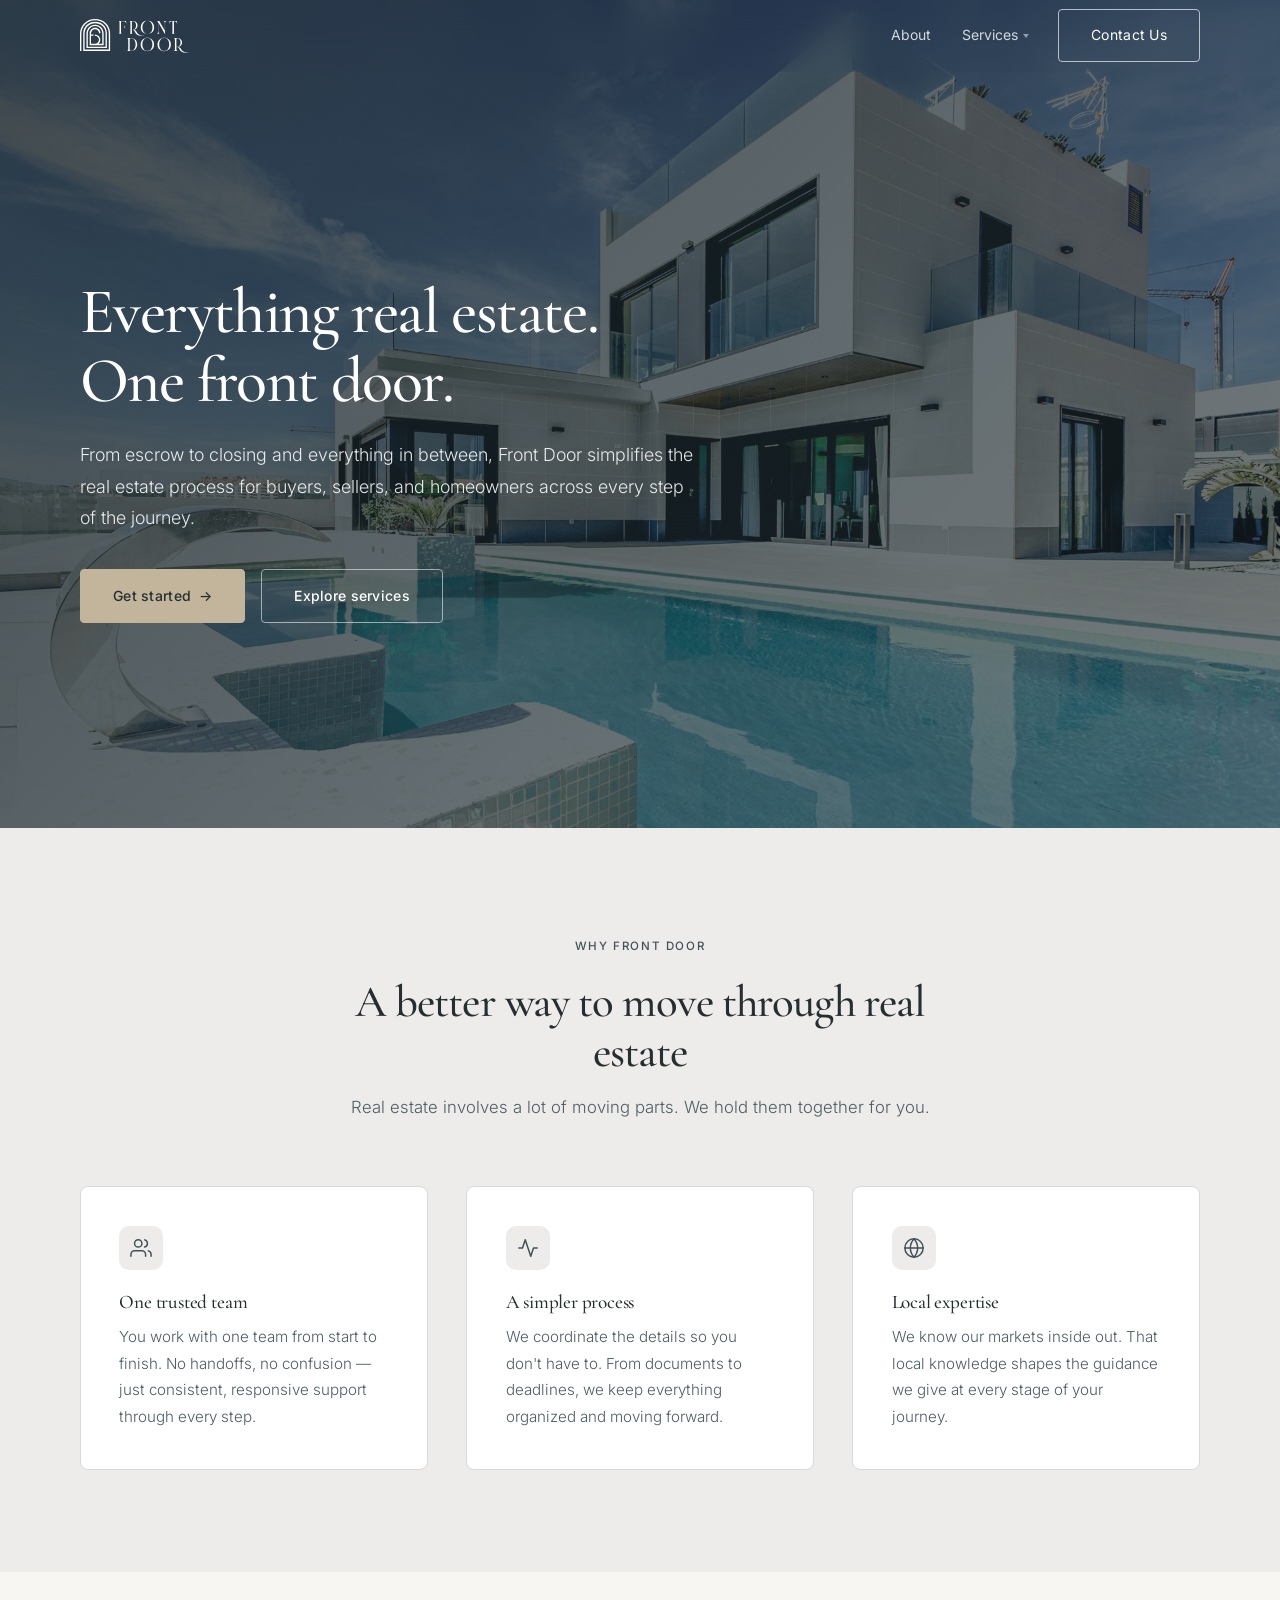
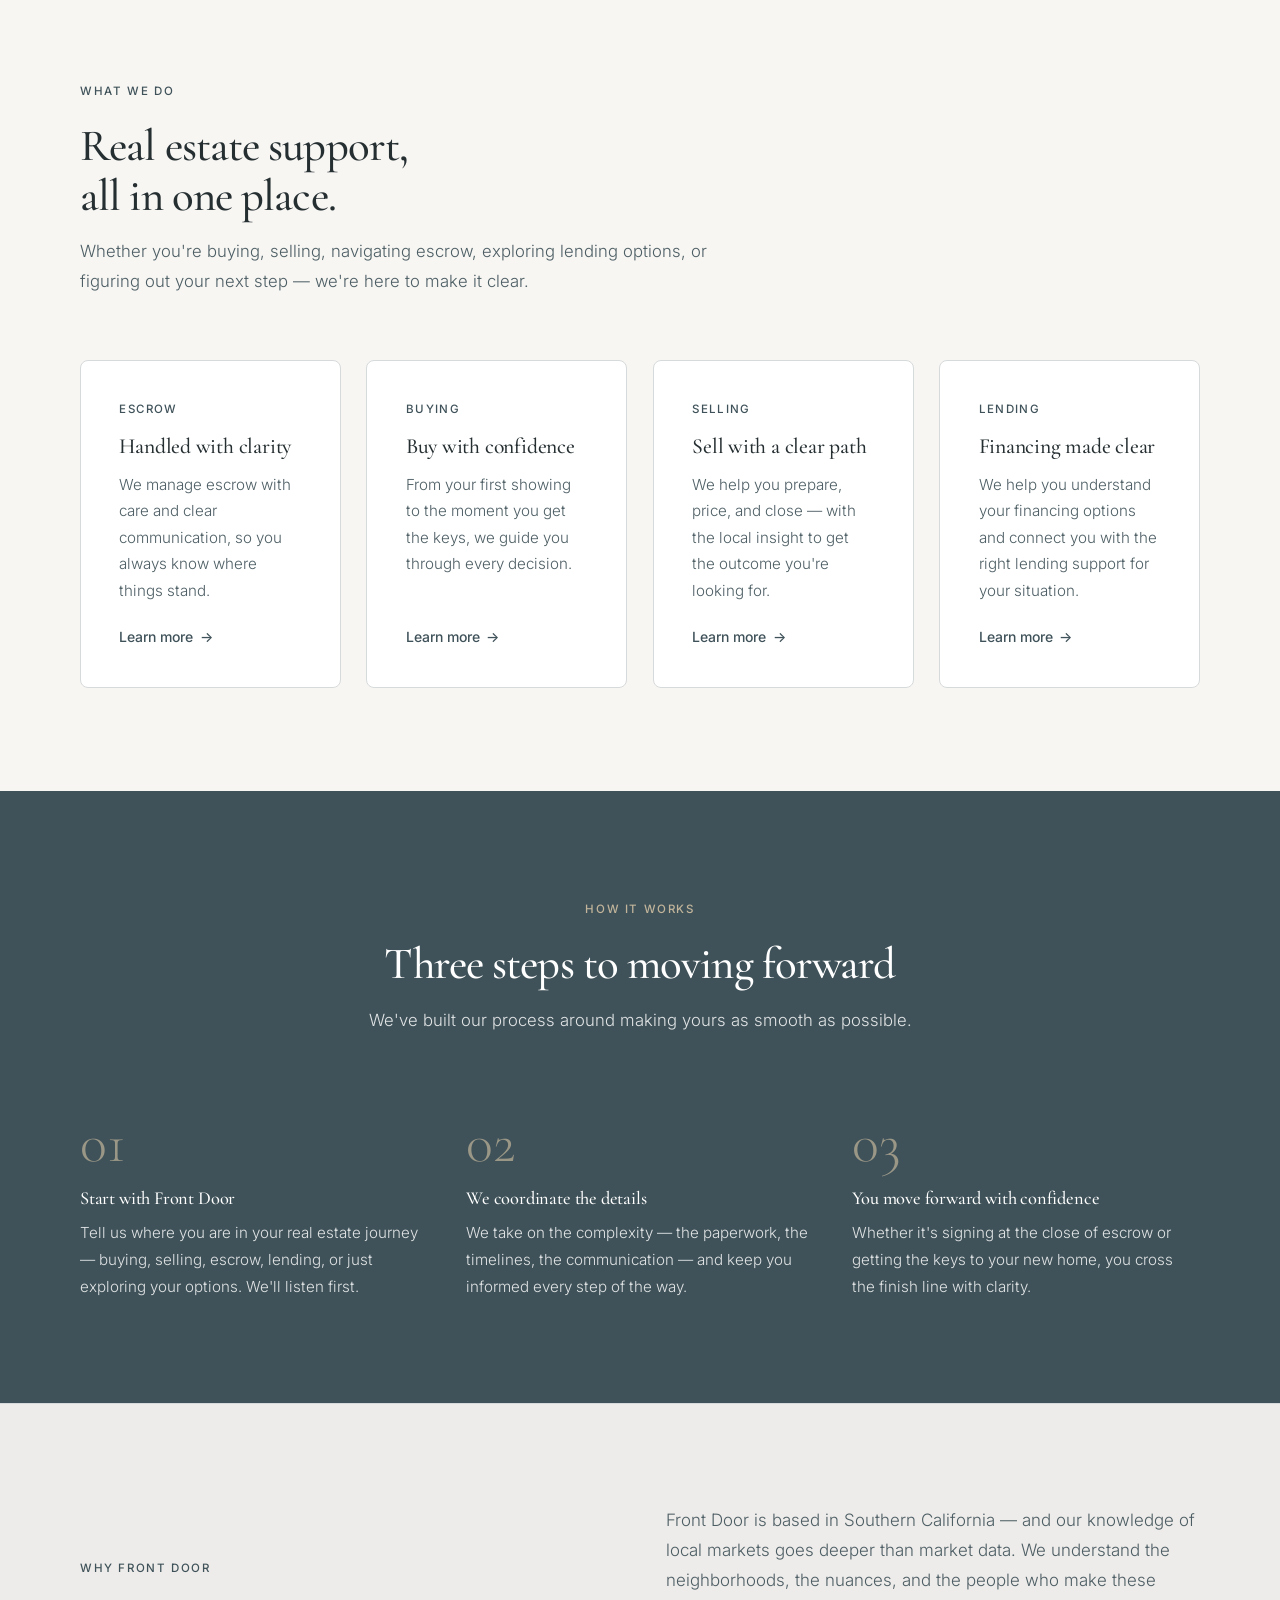
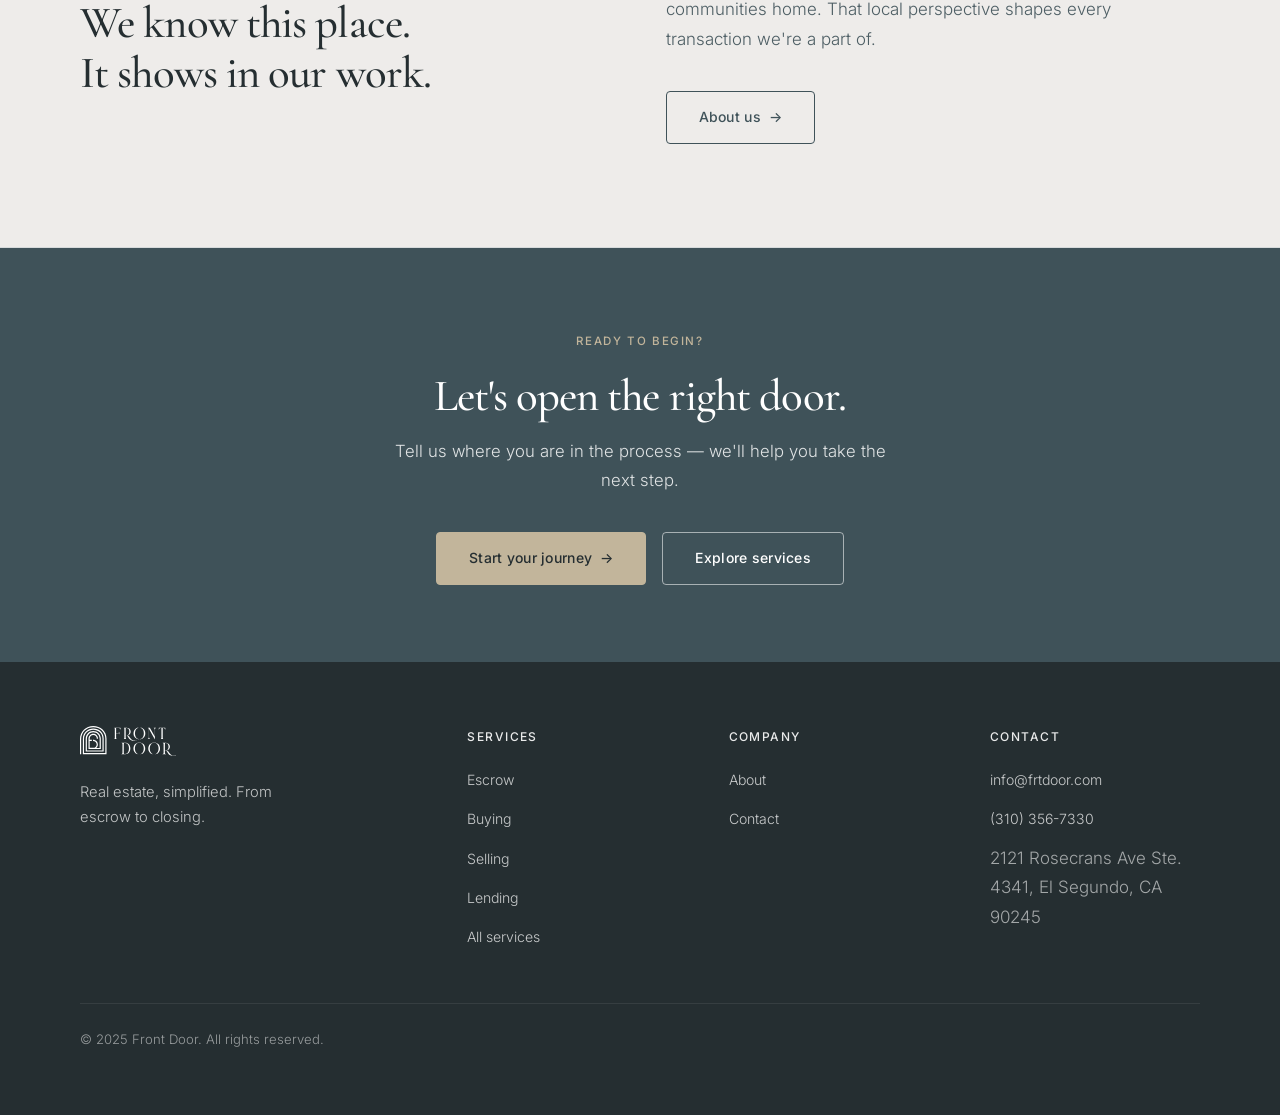
==== commit 2b6a5518: "Remove El Segundo and South Bay location lock-in from all pages Strip marketing language that implie" ====
--- a/index.html
+++ b/index.html
@@ -4,13 +4,13 @@
   <meta charset="UTF-8">
   <meta name="viewport" content="width=device-width, initial-scale=1.0">
 
-  <title>Front Door — Real Estate Services in El Segundo &amp; the South Bay</title>
-  <meta name="description" content="Front Door is a full-service real estate company in El Segundo, CA. We handle escrow, buying, selling, lending, and everything in between — so the process is clearer for you.">
+  <title>Front Door — Full-Service Real Estate</title>
+  <meta name="description" content="Front Door is a full-service real estate company. We handle escrow, buying, selling, lending, and everything in between — so the process is clearer for you.">
 
   <!-- Open Graph -->
   <meta property="og:type" content="website">
-  <meta property="og:title" content="Front Door — Real Estate Services in El Segundo &amp; the South Bay">
-  <meta property="og:description" content="From escrow to closing, Front Door simplifies real estate for buyers, sellers, and homeowners across El Segundo and the South Bay.">
+  <meta property="og:title" content="Front Door — Full-Service Real Estate">
+  <meta property="og:description" content="From escrow to closing, Front Door simplifies real estate for buyers, sellers, and homeowners across every step of the process.">
   <meta property="og:url" content="https://frontdoorrealestate.com/">
   <meta property="og:site_name" content="Front Door">
 
@@ -40,14 +40,14 @@
     "@context": "https://schema.org",
     "@type": "RealEstateAgent",
     "name": "Front Door",
-    "description": "Full-service real estate company offering escrow, buying, selling, and lending services in El Segundo, CA and the South Bay.",
+    "description": "Full-service real estate company offering escrow, buying, selling, and lending services.",
     "address": {
       "@type": "PostalAddress",
       "addressLocality": "El Segundo",
       "addressRegion": "CA",
       "addressCountry": "US"
     },
-    "areaServed": "South Bay, Los Angeles, CA",
+    "areaServed": "California",
     "url": "https://frontdoorrealestate.com"
   }
   </script>
@@ -84,9 +84,8 @@
     <section class="hero" aria-labelledby="hero-heading">
       <div class="container hero-inner">
         <div class="hero-content">
-          <span class="label reveal">El Segundo &amp; the South Bay</span>
           <h1 id="hero-heading" class="reveal">Everything real estate.<br>One front door.</h1>
-          <p class="reveal">From escrow to closing and everything in between, Front Door simplifies the real estate process for buyers, sellers, and homeowners across El Segundo and the South Bay.</p>
+          <p class="reveal">From escrow to closing and everything in between, Front Door simplifies the real estate process for buyers, sellers, and homeowners across every step of the journey.</p>
           <div class="btn-group reveal">
             <a href="contact.html" class="btn btn-accent">Get started <span class="arrow" aria-hidden="true">→</span></a>
             <a href="services.html" class="btn btn-light">Explore services</a>
@@ -126,7 +125,7 @@
               <svg viewBox="0 0 24 24"><circle cx="12" cy="12" r="10"/><line x1="2" y1="12" x2="22" y2="12"/><path d="M12 2a15.3 15.3 0 014 10 15.3 15.3 0 01-4 10 15.3 15.3 0 01-4-10 15.3 15.3 0 014-10z"/></svg>
             </div>
             <h3>Local expertise</h3>
-            <p>We know El Segundo and the South Bay inside out. That local knowledge shapes the guidance we give at every stage of your journey.</p>
+            <p>We know our markets inside out. That local knowledge shapes the guidance we give at every stage of your journey.</p>
           </div>
         </div>
       </div>
@@ -210,11 +209,11 @@
       <div class="container">
         <div class="grid-2">
           <div>
-            <span class="label reveal">Rooted in the South Bay</span>
+            <span class="label reveal">Why Front Door</span>
             <h2 id="local-heading" class="reveal">We know this place.<br>It shows in our work.</h2>
           </div>
           <div>
-            <p class="reveal">Front Door is based in El Segundo, CA — and our knowledge of the South Bay goes deeper than market data. We understand the neighborhoods, the nuances, and the people who make this community home. That local perspective shapes every transaction we're a part of, from Hawthorne to Manhattan Beach and everywhere in between.</p>
+            <p class="reveal">Front Door is based in Southern California — and our knowledge of local markets goes deeper than market data. We understand the neighborhoods, the nuances, and the people who make these communities home. That local perspective shapes every transaction we're a part of.</p>
             <div class="btn-group reveal">
               <a href="about.html" class="btn btn-outline">About us <span class="arrow" aria-hidden="true">→</span></a>
             </div>
@@ -247,7 +246,6 @@
         <img src="assets/images/logo-white.svg" alt="Front Door" width="180" height="56">
       </a>
           <p class="footer-tagline">Real estate, simplified. From escrow to closing.</p>
-          <p class="footer-location">El Segundo, CA &bull; South Bay</p>
         </div>
 
         <div class="footer-col">
@@ -281,7 +279,6 @@
 
       <div class="footer-bottom">
         <span>&copy; 2025 Front Door. All rights reserved.</span>
-        <span>El Segundo, CA &bull; Serving the South Bay</span>
       </div>
     </div>
   </footer>
--- a/css/styles.css
+++ b/css/styles.css
@@ -335,9 +335,33 @@
   margin-left: 0.75rem;
 }
 
+/* Prevent generic nav-link styles from clobbering the button */
+.nav-cta .btn-primary {
+  padding: 0.85rem 2rem;
+  color: #fff;
+}
+
+.nav-cta .btn-primary:hover,
+.nav-cta .btn-primary:focus {
+  color: #fff;
+  background: var(--primary-h);
+  border-color: var(--primary-h);
+}
+
 /* ── NAV DROPDOWN ── */
 .nav-item {
   position: relative;
+}
+
+/* Invisible bridge that fills the gap between trigger and dropdown,
+   preventing hover loss when the cursor crosses the 8px spacing. */
+.nav-item::after {
+  content: '';
+  position: absolute;
+  top: 100%;
+  left: 0;
+  right: 0;
+  height: 10px;
 }
 
 .nav-item > a {
@@ -368,7 +392,6 @@
   position: absolute;
   top: calc(100% + 8px);
   left: 50%;
-  transform: translateX(-50%);
   min-width: 170px;
   background: #fff;
   border: 1px solid var(--border);
@@ -377,9 +400,12 @@
   padding: 0.5rem;
   opacity: 0;
   visibility: hidden;
-  pointer-events: none;
-  transition: opacity 0.18s ease, transform 0.18s ease, visibility 0.18s;
+  /* Do NOT set pointer-events: none here — visibility:hidden already blocks events.
+     Keeping it out means the 200ms visibility delay below keeps links clickable
+     while the cursor crosses the gap between the trigger and the dropdown. */
   transform: translateX(-50%) translateY(-4px);
+  /* On close: delay visibility so links remain interactive during the fade */
+  transition: opacity 0.2s ease, transform 0.2s ease, visibility 0s 0.2s;
   z-index: 200;
 }
 
@@ -387,8 +413,9 @@
 .nav-item:focus-within .nav-dropdown {
   opacity: 1;
   visibility: visible;
-  pointer-events: auto;
   transform: translateX(-50%) translateY(0);
+  /* On open: no delay — appear immediately */
+  transition: opacity 0.18s ease, transform 0.18s ease, visibility 0s;
 }
 
 .nav-dropdown a {
@@ -488,7 +515,6 @@
     transform: none;
     opacity: 1;
     visibility: visible;
-    pointer-events: auto;
     box-shadow: none;
     border: none;
     border-left: 2px solid var(--border);
@@ -496,16 +522,25 @@
     background: transparent;
     padding: 0.25rem 0 0.25rem 0.75rem;
     margin-top: 0.25rem;
+    /* Mobile shows/hides via display, not visibility */
     display: none;
+    /* Override desktop close-delay transition — not needed on mobile */
+    transition: none;
   }
 
   .nav-item.open .nav-dropdown { display: block; }
 
   .nav-dropdown a {
+    /* Touch-friendly tap target */
+    min-height: 44px;
+    display: flex !important;
+    align-items: center;
     padding: 0.5rem 0.5rem !important;
     font-size: 0.95rem !important;
     width: 100%;
   }
+
+  .nav-item::after { display: none; }
 }
 
 /* ── HERO ── */
